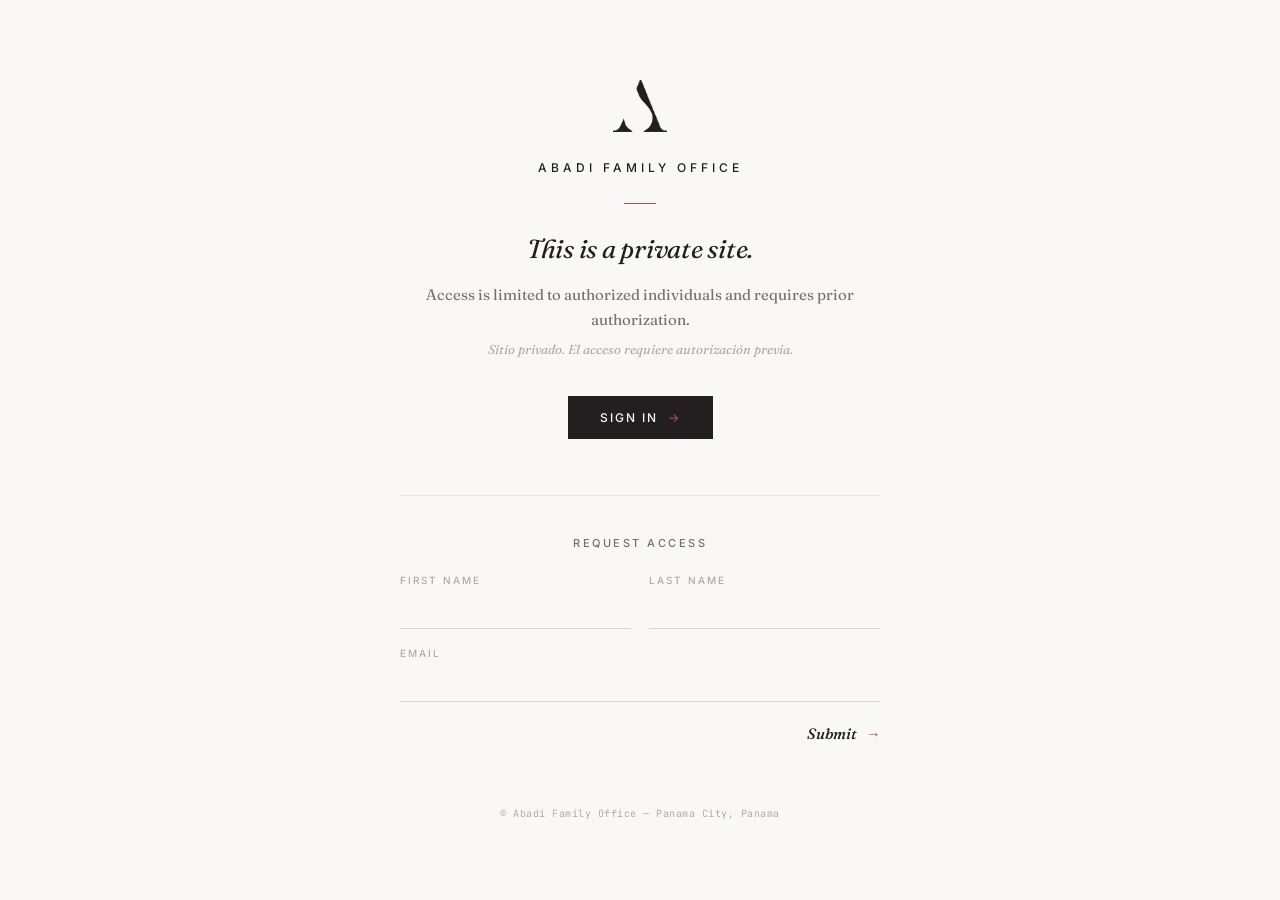
==== landing/index.html @ e39eefbd "Rebuild AFO site: editorial redesign, ES version, private-access architecture - site/: full redesign" ====
<!DOCTYPE html>
<html lang="en">
<head>
  <meta charset="UTF-8">
  <meta name="viewport" content="width=device-width, initial-scale=1.0">
  <title>Abadi Family Office</title>
  <meta name="description" content="Abadi Family Office — private site.">
  <meta property="og:type" content="website">
  <meta property="og:title" content="Abadi Family Office">
  <meta property="og:url" content="https://abadi.me/">
  <link rel="icon" type="image/svg+xml" href="favicon.svg">
  <link rel="preconnect" href="https://fonts.googleapis.com">
  <link rel="preconnect" href="https://fonts.gstatic.com" crossorigin>
  <link href="https://fonts.googleapis.com/css2?family=Fraunces:ital,opsz,wght@0,9..144,400;1,9..144,400&family=Inter:wght@400;500&family=JetBrains+Mono:wght@400;500&display=swap" rel="stylesheet">
  <style>
    *, *::before, *::after { box-sizing: border-box; margin: 0; padding: 0; }

    :root {
      --abadi-black: #231F20;
      --abadi-clay: #A1554B;
      --sand-50: #FAF8F7;
      --sand-200: #EAE4E0;
      --sand-300: #DDD4CD;
      --sand-500: #B5A89F;
      --sand-700: #7A6E66;
      --font-display: "Fraunces", Georgia, serif;
      --font-sans: "Inter", -apple-system, sans-serif;
      --font-mono: "JetBrains Mono", monospace;
    }

    body {
      min-height: 100vh;
      display: flex;
      flex-direction: column;
      align-items: center;
      justify-content: center;
      gap: 0;
      background: var(--sand-50);
      color: var(--abadi-black);
      font-family: var(--font-display);
      -webkit-font-smoothing: antialiased;
      padding: 48px 24px;
      text-align: center;
    }

    .gate {
      max-width: 480px;
      display: flex;
      flex-direction: column;
      align-items: center;
    }

    .gate__submark { width: 56px; height: 52px; object-fit: contain; }

    .gate__name {
      margin-top: 28px;
      font-family: var(--font-sans);
      font-size: 12px;
      font-weight: 500;
      letter-spacing: 4px;
      color: var(--abadi-black);
    }

    .gate__divider {
      width: 32px;
      height: 1px;
      background: var(--abadi-clay);
      border: none;
      margin: 28px 0;
    }

    .gate__title {
      font-size: 26px;
      font-style: italic;
      font-weight: 400;
      letter-spacing: -0.26px;
      line-height: 1.35;
    }

    .gate__text {
      margin-top: 16px;
      font-size: 15px;
      line-height: 1.65;
      color: var(--sand-700);
    }

    .gate__text--es {
      margin-top: 6px;
      font-size: 13px;
      font-style: italic;
      color: var(--sand-500);
    }

    .gate__signin {
      display: inline-flex;
      align-items: center;
      gap: 10px;
      margin-top: 36px;
      padding: 14px 32px;
      background: var(--abadi-black);
      color: var(--sand-50);
      text-decoration: none;
      font-family: var(--font-sans);
      font-size: 12px;
      font-weight: 500;
      letter-spacing: 2px;
      transition: background 0.2s ease;
    }

    .gate__signin:hover { background: #3E3530; }
    .gate__signin .arrow { color: var(--abadi-clay); }

    .request {
      margin-top: 56px;
      padding-top: 40px;
      border-top: 1px solid var(--sand-200);
      width: 100%;
    }

    .request__label {
      font-family: var(--font-sans);
      font-size: 11px;
      font-weight: 500;
      letter-spacing: 2.5px;
      color: var(--sand-700);
    }

    .request__form {
      margin-top: 24px;
      display: flex;
      flex-direction: column;
      gap: 18px;
      text-align: left;
    }

    .request__row { display: flex; gap: 18px; }
    .request__row > div { flex: 1; }

    .request label {
      display: block;
      font-family: var(--font-sans);
      font-size: 10px;
      font-weight: 500;
      letter-spacing: 2px;
      color: var(--sand-500);
      margin-bottom: 8px;
    }

    .request input {
      width: 100%;
      border: none;
      border-bottom: 1px solid var(--sand-300);
      background: transparent;
      font-family: var(--font-display);
      font-size: 16px;
      color: var(--abadi-black);
      padding: 4px 0 10px;
      border-radius: 0;
      outline: none;
      transition: border-color 0.2s ease;
    }

    .request input:focus { border-bottom-color: var(--abadi-clay); }

    .request__submit-row {
      display: flex;
      justify-content: flex-end;
      margin-top: 4px;
    }

    .request__submit {
      display: inline-flex;
      align-items: center;
      gap: 8px;
      background: none;
      border: none;
      cursor: pointer;
      font-family: var(--font-display);
      font-size: 15px;
      font-style: italic;
      font-weight: 500;
      color: var(--abadi-black);
    }

    .request__submit .arrow { color: var(--abadi-clay); transition: transform 0.2s ease; }
    .request__submit:hover .arrow { transform: translateX(3px); }
    .request__submit:disabled { opacity: 0.5; cursor: default; }

    .request__done {
      margin-top: 24px;
      font-size: 15px;
      font-style: italic;
      line-height: 1.6;
      color: var(--sand-700);
    }

    .request__error {
      margin-top: 12px;
      font-family: var(--font-sans);
      font-size: 12px;
      color: var(--abadi-clay);
      display: none;
    }

    .gate__footer {
      margin-top: 64px;
      font-family: var(--font-mono);
      font-size: 10px;
      letter-spacing: 0.5px;
      color: var(--sand-500);
    }

    :focus-visible { outline: 2px solid var(--abadi-clay); outline-offset: 3px; }
    .request input:focus-visible { outline: none; }
  </style>
</head>
<body>

  <div class="gate">
    <img class="gate__submark" src="assets/submark.png" alt="Abadi Family Office">
    <div class="gate__name">ABADI FAMILY OFFICE</div>
    <hr class="gate__divider">

    <h1 class="gate__title">This is a private site.</h1>
    <p class="gate__text">Access is limited to authorized individuals and requires prior authorization.</p>
    <p class="gate__text gate__text--es">Sitio privado. El acceso requiere autorización previa.</p>

    <a class="gate__signin" href="https://office.abadi.me">SIGN IN <span class="arrow">→</span></a>

    <div class="request">
      <div class="request__label">REQUEST ACCESS</div>
      <form class="request__form" id="request-form">
        <div class="request__row">
          <div>
            <label for="ra-first">FIRST NAME</label>
            <input id="ra-first" name="firstName" type="text" autocomplete="given-name" required>
          </div>
          <div>
            <label for="ra-last">LAST NAME</label>
            <input id="ra-last" name="lastName" type="text" autocomplete="family-name" required>
          </div>
        </div>
        <div>
          <label for="ra-email">EMAIL</label>
          <input id="ra-email" name="email" type="email" autocomplete="email" required>
        </div>
        <div class="request__submit-row">
          <button class="request__submit" type="submit">Submit <span class="arrow">→</span></button>
        </div>
        <p class="request__error" id="request-error">Something went wrong. Please try again.</p>
      </form>
    </div>

    <div class="gate__footer">&copy; Abadi Family Office &mdash; Panama City, Panama</div>
  </div>

  <script>
    const form = document.getElementById('request-form');
    const errorEl = document.getElementById('request-error');
    form.addEventListener('submit', async (e) => {
      e.preventDefault();
      errorEl.style.display = 'none';
      const btn = form.querySelector('.request__submit');
      btn.disabled = true;
      try {
        const res = await fetch('/api/request-access', {
          method: 'POST',
          headers: { 'Content-Type': 'application/json' },
          body: JSON.stringify(Object.fromEntries(new FormData(form)))
        });
        if (!res.ok) throw new Error();
        form.outerHTML = '<p class="request__done">Your request has been received.<br>You will be contacted if access is granted.</p>';
      } catch {
        btn.disabled = false;
        errorEl.style.display = 'block';
      }
    });
  </script>

</body>
</html>
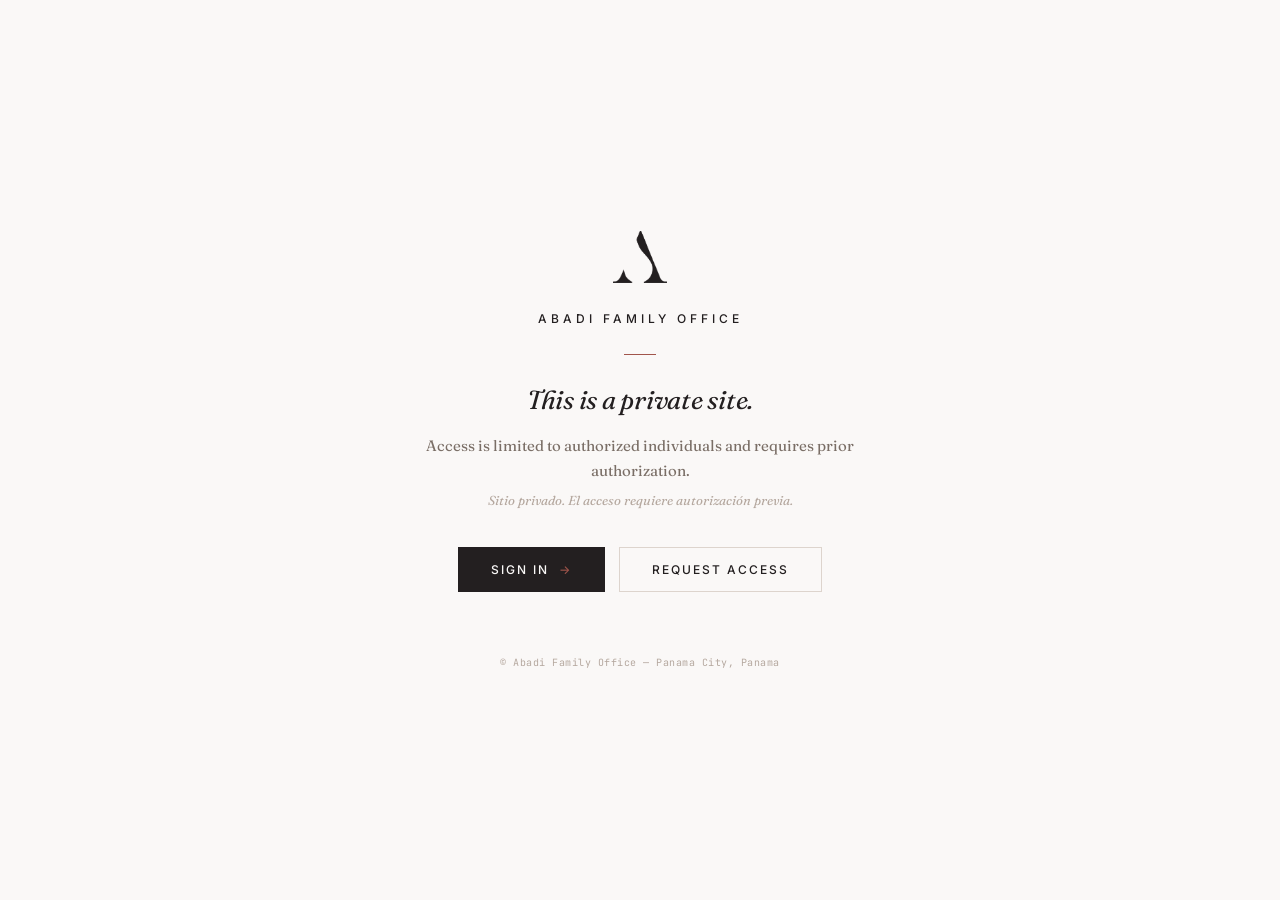
==== commit deed7467: "Landing: collapse request-access form behind a button Co-Authored-By: Claude Fable 5 <noreply@anthro" ====
--- a/landing/index.html
+++ b/landing/index.html
@@ -91,42 +91,55 @@
       color: var(--sand-500);
     }
 
-    .gate__signin {
+    .gate__actions {
+      display: flex;
+      gap: 14px;
+      margin-top: 36px;
+      flex-wrap: wrap;
+      justify-content: center;
+    }
+
+    .gate__btn {
       display: inline-flex;
       align-items: center;
       gap: 10px;
-      margin-top: 36px;
       padding: 14px 32px;
-      background: var(--abadi-black);
-      color: var(--sand-50);
       text-decoration: none;
       font-family: var(--font-sans);
       font-size: 12px;
       font-weight: 500;
       letter-spacing: 2px;
-      transition: background 0.2s ease;
-    }
-
-    .gate__signin:hover { background: #3E3530; }
-    .gate__signin .arrow { color: var(--abadi-clay); }
+      cursor: pointer;
+      transition: background 0.2s ease, border-color 0.2s ease;
+    }
+
+    .gate__btn--primary {
+      background: var(--abadi-black);
+      color: var(--sand-50);
+      border: 1px solid var(--abadi-black);
+    }
+
+    .gate__btn--primary:hover { background: #3E3530; }
+    .gate__btn--primary .arrow { color: var(--abadi-clay); }
+
+    .gate__btn--secondary {
+      background: transparent;
+      color: var(--abadi-black);
+      border: 1px solid var(--sand-300);
+    }
+
+    .gate__btn--secondary:hover { border-color: var(--sand-700); }
+    .gate__btn--secondary[aria-expanded="true"] { border-color: var(--abadi-black); }
 
     .request {
-      margin-top: 56px;
+      margin-top: 48px;
       padding-top: 40px;
       border-top: 1px solid var(--sand-200);
       width: 100%;
     }
 
-    .request__label {
-      font-family: var(--font-sans);
-      font-size: 11px;
-      font-weight: 500;
-      letter-spacing: 2.5px;
-      color: var(--sand-700);
-    }
-
     .request__form {
-      margin-top: 24px;
+      margin-top: 0;
       display: flex;
       flex-direction: column;
       gap: 18px;
@@ -225,10 +238,12 @@
     <p class="gate__text">Access is limited to authorized individuals and requires prior authorization.</p>
     <p class="gate__text gate__text--es">Sitio privado. El acceso requiere autorización previa.</p>
 
-    <a class="gate__signin" href="https://office.abadi.me">SIGN IN <span class="arrow">→</span></a>
-
-    <div class="request">
-      <div class="request__label">REQUEST ACCESS</div>
+    <div class="gate__actions">
+      <a class="gate__btn gate__btn--primary" href="https://office.abadi.me">SIGN IN <span class="arrow">→</span></a>
+      <button class="gate__btn gate__btn--secondary" id="request-toggle" aria-expanded="false" aria-controls="request-panel">REQUEST ACCESS</button>
+    </div>
+
+    <div class="request" id="request-panel" hidden>
       <form class="request__form" id="request-form">
         <div class="request__row">
           <div>
@@ -255,6 +270,15 @@
   </div>
 
   <script>
+    const toggle = document.getElementById('request-toggle');
+    const panel = document.getElementById('request-panel');
+    toggle.addEventListener('click', () => {
+      const open = panel.hidden;
+      panel.hidden = !open;
+      toggle.setAttribute('aria-expanded', open);
+      if (open) panel.querySelector('input').focus();
+    });
+
     const form = document.getElementById('request-form');
     const errorEl = document.getElementById('request-error');
     form.addEventListener('submit', async (e) => {
